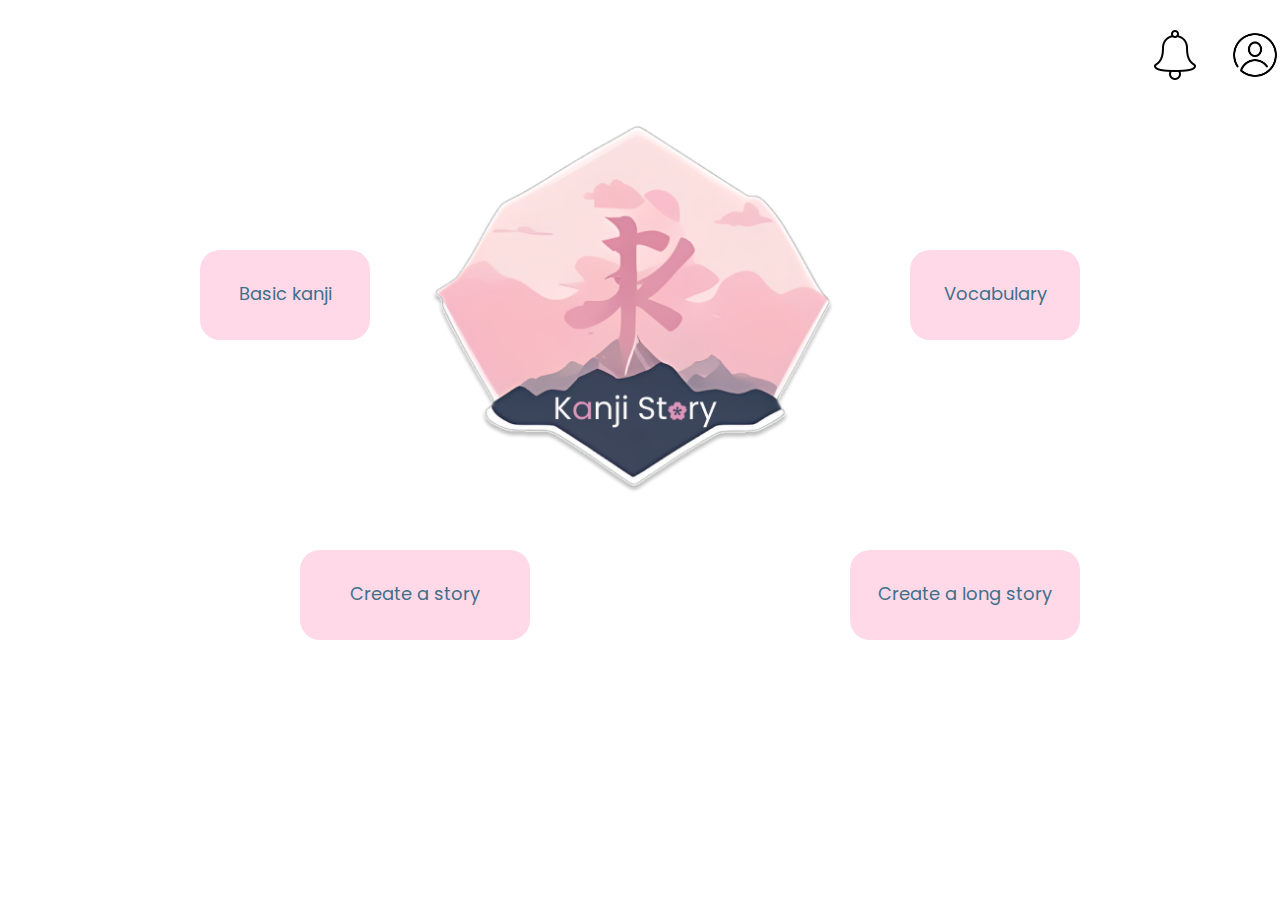
==== index.html @ 53741c3d "update front end" ====
﻿<!DOCTYPE html>
<html lang="en">
<head>
    <meta charset="UTF-8">
    <meta name="viewport" content="width=device-width, initial-scale=1.0">
    <title>Kanji Story</title>
    <link rel="icon" type="image/x-icon" href="./images/loho.png">
    <link rel="stylesheet" href="./css/index.css">
    <link href='https://fonts.googleapis.com/css?family=Poppins' rel='stylesheet'>
</head>
<body>
    <header>
        <div class="container">
            <div class="box-img-left">
                
            </div>
            <div class="box-img-center">
                
            </div>
            <div class="box-img-right">
                <img src="./images/bell.png" alt="">
                <img src="./images/account.png" alt="">
            </div>
        </div>
    </header>
    <main>
        <div class="content">
            <div class="up-content">
                <a href="basic.html">Basic kanji</a>
                <img src="./images/logo.png" alt="">
                <a href="vocab.html">Vocabulary</a>
            </div>
            <div class="down-content">
                <a href="story.html">Create a story</a>
                <a href="long_story.html">Create a long story</a>
            </div>
        </div>
    </main>
    <script src="./js/index.js"></script>
</body>
</html>
---- css/index.css ----
﻿*{
    margin: 0;
    padding: 0;
    box-sizing: border-box;
    font-family: 'poppins';
}

:root {
    --pink-bg: #FFD9E8;
    --pink-bg-light: #ffd9e87d;
    --pink-hvr: #DE95BA;
    --teal-btn: #407088;
    --teal-shadow: #40708872;
    --light-gray: #d9d9d9;
    --linear-gra: linear-gradient( to right,#FFD9E8, #DE95BA, #7F4A88, #4A266A);
}

.container {
    width: inherit;
    height: 100px;
    display: flex;
}

.box-img-left {
    width: 250px;
    text-align: center;
}

.box-img-left img {
    width: 100px;
}

.box-img-center {
    width: 1050px;
    text-align: center;
}

.box-img-center img {
    padding: 10px 0 0 0;
}

.box-img-right {
    width: 200px;
    justify-content: right;
    display: flex;
    gap: 30px;
}

.box-img-right img {
    width: 50px;
    height: 80px;
    padding: 30px 0 0 0px;
}

.menu {
    padding-top: 100px;
    width: inherit;
    height: calc(100vh - 100px);
    background-color: #FFD9E8;
    display: flex;
    flex-direction: column;
}

.menu a {
    text-decoration: none;
    color: #407088;
    text-align: center;
    padding: 30px 0 30px 0;
    font-size: large;
}

.menu a:hover {
    background-color: #DE95BA;
    color: #fafafa;
    font-weight: 600;
    box-shadow: rgba(0, 0, 0, 0.325) 3px 3px 3px;
}

.menu-sub.active {
    background-color: #DE95BA;
    color: #fafafa;
    font-weight: 600;
    box-shadow: rgba(0, 0, 0, 0.325) 3px 3px 3px;
}

.content {
    padding: 0 200px 0 200px;
    text-align: center;
    display: flex;
    flex-direction: column;
}

.up-content {
    margin-top: -50px;
    width: inherit;
    text-align: center;
    display: flex;
    gap: 20px;
}

.up-content img {
    width: 500px;
}

.up-content a {
    margin-top: 200px;
}

.down-content {
    padding: 0 0 0 100px;
    text-align: center;
    display: flex;
    gap: 320px;
}

.content a {
    width: 300px;
    height: 90px;
    text-decoration: none;
    background-color: var(--pink-bg);
    color: var(--teal-btn);
    text-align: center;
    padding: 30px 0 20px 0;
    font-size: large;
    border-radius: 20px;
}

.content a:hover {
    background-color: var(--pink-hvr);
    background: var(--linear-gra);
    -webkit-background-clip: text;
    -webkit-text-fill-color: transparent;
    font-weight: 600;
    box-shadow: rgba(0, 0, 0, 0.325) 3px 3px 3px;
}
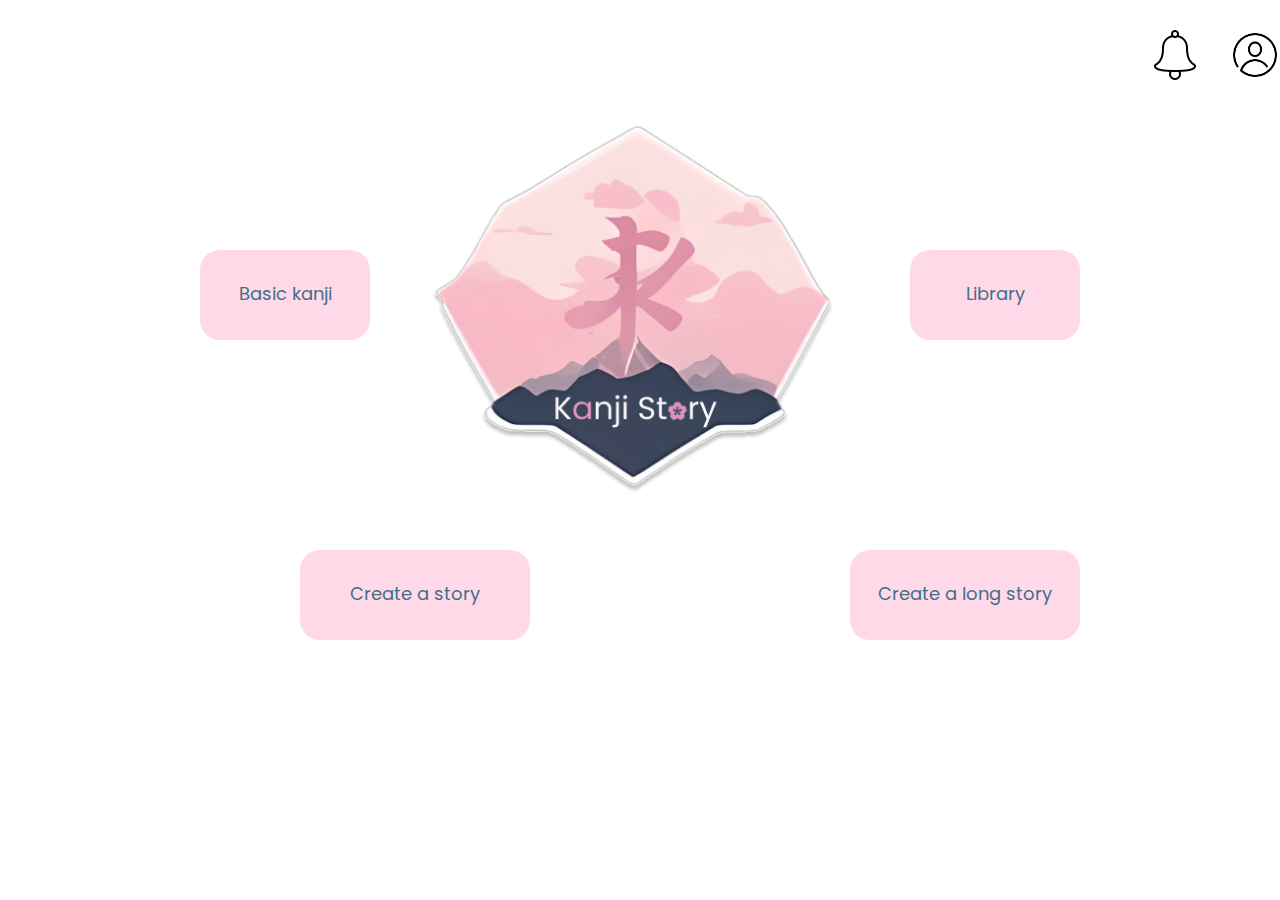
==== commit 288f9830: "Add Auth UI" ====
--- a/index.html
+++ b/index.html
@@ -1,41 +1,40 @@
 ﻿<!DOCTYPE html>
 <html lang="en">
-<head>
-    <meta charset="UTF-8">
-    <meta name="viewport" content="width=device-width, initial-scale=1.0">
+  <head>
+    <meta charset="UTF-8" />
+    <meta name="viewport" content="width=device-width, initial-scale=1.0" />
     <title>Kanji Story</title>
-    <link rel="icon" type="image/x-icon" href="./images/loho.png">
-    <link rel="stylesheet" href="./css/index.css">
-    <link href='https://fonts.googleapis.com/css?family=Poppins' rel='stylesheet'>
-</head>
-<body>
+    <link rel="icon" type="image/x-icon" href="./images/loho.png" />
+    <link rel="stylesheet" href="./css/index.css" />
+    <link
+      href="https://fonts.googleapis.com/css?family=Poppins"
+      rel="stylesheet"
+    />
+  </head>
+  <body>
     <header>
-        <div class="container">
-            <div class="box-img-left">
-                
-            </div>
-            <div class="box-img-center">
-                
-            </div>
-            <div class="box-img-right">
-                <img src="./images/bell.png" alt="">
-                <img src="./images/account.png" alt="">
-            </div>
+      <div class="container">
+        <div class="box-img-left"></div>
+        <div class="box-img-center"></div>
+        <div class="box-img-right">
+          <img src="./images/bell.png" alt="" />
+          <a href="./sign_in.html"><img src="./images/account.png" alt="" /></a>
         </div>
+      </div>
     </header>
     <main>
-        <div class="content">
-            <div class="up-content">
-                <a href="basic.html">Basic kanji</a>
-                <img src="./images/logo.png" alt="">
-                <a href="vocab.html">Vocabulary</a>
-            </div>
-            <div class="down-content">
-                <a href="story.html">Create a story</a>
-                <a href="long_story.html">Create a long story</a>
-            </div>
+      <div class="content">
+        <div class="up-content">
+          <a href="basic.html">Basic kanji</a>
+          <img src="./images/logo.png" alt="" />
+          <a href="vocab.html">Library</a>
         </div>
+        <div class="down-content">
+          <a href="story.html">Create a story</a>
+          <a href="long_story.html">Create a long story</a>
+        </div>
+      </div>
     </main>
     <script src="./js/index.js"></script>
-</body>
-</html>+  </body>
+</html>
--- a/css/index.css
+++ b/css/index.css
@@ -1,135 +1,135 @@
-﻿*{
-    margin: 0;
-    padding: 0;
-    box-sizing: border-box;
-    font-family: 'poppins';
+﻿* {
+  margin: 0;
+  padding: 0;
+  box-sizing: border-box;
+  font-family: "poppins";
 }
 
 :root {
-    --pink-bg: #FFD9E8;
-    --pink-bg-light: #ffd9e87d;
-    --pink-hvr: #DE95BA;
-    --teal-btn: #407088;
-    --teal-shadow: #40708872;
-    --light-gray: #d9d9d9;
-    --linear-gra: linear-gradient( to right,#FFD9E8, #DE95BA, #7F4A88, #4A266A);
+  --pink-bg: #ffd9e8;
+  --pink-bg-light: #ffd9e87d;
+  --pink-hvr: #de95ba;
+  --teal-btn: #407088;
+  --teal-shadow: #40708872;
+  --light-gray: #d9d9d9;
+  --linear-gra: linear-gradient(to right, #ffd9e8, #de95ba, #7f4a88, #4a266a);
 }
 
 .container {
-    width: inherit;
-    height: 100px;
-    display: flex;
+  width: inherit;
+  height: 100px;
+  display: flex;
 }
 
 .box-img-left {
-    width: 250px;
-    text-align: center;
+  width: 250px;
+  text-align: center;
 }
 
 .box-img-left img {
-    width: 100px;
+  width: 100px;
 }
 
 .box-img-center {
-    width: 1050px;
-    text-align: center;
+  width: 1050px;
+  text-align: center;
 }
 
 .box-img-center img {
-    padding: 10px 0 0 0;
+  padding: 10px 0 0 0;
 }
 
 .box-img-right {
-    width: 200px;
-    justify-content: right;
-    display: flex;
-    gap: 30px;
+  width: 200px;
+  justify-content: right;
+  display: flex;
+  gap: 30px;
 }
 
 .box-img-right img {
-    width: 50px;
-    height: 80px;
-    padding: 30px 0 0 0px;
+  width: 50px;
+  height: 80px;
+  padding: 30px 0 0 0px;
 }
 
 .menu {
-    padding-top: 100px;
-    width: inherit;
-    height: calc(100vh - 100px);
-    background-color: #FFD9E8;
-    display: flex;
-    flex-direction: column;
+  padding-top: 100px;
+  width: inherit;
+  height: calc(100vh - 100px);
+  background-color: #ffd9e8;
+  display: flex;
+  flex-direction: column;
 }
 
 .menu a {
-    text-decoration: none;
-    color: #407088;
-    text-align: center;
-    padding: 30px 0 30px 0;
-    font-size: large;
+  text-decoration: none;
+  color: #407088;
+  text-align: center;
+  padding: 30px 0 30px 0;
+  font-size: large;
 }
 
 .menu a:hover {
-    background-color: #DE95BA;
-    color: #fafafa;
-    font-weight: 600;
-    box-shadow: rgba(0, 0, 0, 0.325) 3px 3px 3px;
+  background-color: #de95ba;
+  color: #fafafa;
+  font-weight: 600;
+  box-shadow: rgba(0, 0, 0, 0.325) 3px 3px 3px;
 }
 
 .menu-sub.active {
-    background-color: #DE95BA;
-    color: #fafafa;
-    font-weight: 600;
-    box-shadow: rgba(0, 0, 0, 0.325) 3px 3px 3px;
+  background-color: #de95ba;
+  color: #fafafa;
+  font-weight: 600;
+  box-shadow: rgba(0, 0, 0, 0.325) 3px 3px 3px;
 }
 
 .content {
-    padding: 0 200px 0 200px;
-    text-align: center;
-    display: flex;
-    flex-direction: column;
+  padding: 0 200px 0 200px;
+  text-align: center;
+  display: flex;
+  flex-direction: column;
 }
 
 .up-content {
-    margin-top: -50px;
-    width: inherit;
-    text-align: center;
-    display: flex;
-    gap: 20px;
+  margin-top: -50px;
+  width: inherit;
+  text-align: center;
+  display: flex;
+  gap: 20px;
 }
 
 .up-content img {
-    width: 500px;
+  width: 500px;
 }
 
 .up-content a {
-    margin-top: 200px;
+  margin-top: 200px;
 }
 
 .down-content {
-    padding: 0 0 0 100px;
-    text-align: center;
-    display: flex;
-    gap: 320px;
+  padding: 0 0 0 100px;
+  text-align: center;
+  display: flex;
+  gap: 320px;
 }
 
 .content a {
-    width: 300px;
-    height: 90px;
-    text-decoration: none;
-    background-color: var(--pink-bg);
-    color: var(--teal-btn);
-    text-align: center;
-    padding: 30px 0 20px 0;
-    font-size: large;
-    border-radius: 20px;
+  width: 300px;
+  height: 90px;
+  text-decoration: none;
+  background-color: var(--pink-bg);
+  color: var(--teal-btn);
+  text-align: center;
+  padding: 30px 0 20px 0;
+  font-size: large;
+  border-radius: 20px;
 }
 
 .content a:hover {
-    background-color: var(--pink-hvr);
-    background: var(--linear-gra);
-    -webkit-background-clip: text;
-    -webkit-text-fill-color: transparent;
-    font-weight: 600;
-    box-shadow: rgba(0, 0, 0, 0.325) 3px 3px 3px;
-}+  background-color: var(--pink-hvr);
+  background: var(--linear-gra);
+  -webkit-background-clip: text;
+  -webkit-text-fill-color: transparent;
+  font-weight: 600;
+  box-shadow: rgba(0, 0, 0, 0.325) 3px 3px 3px;
+}
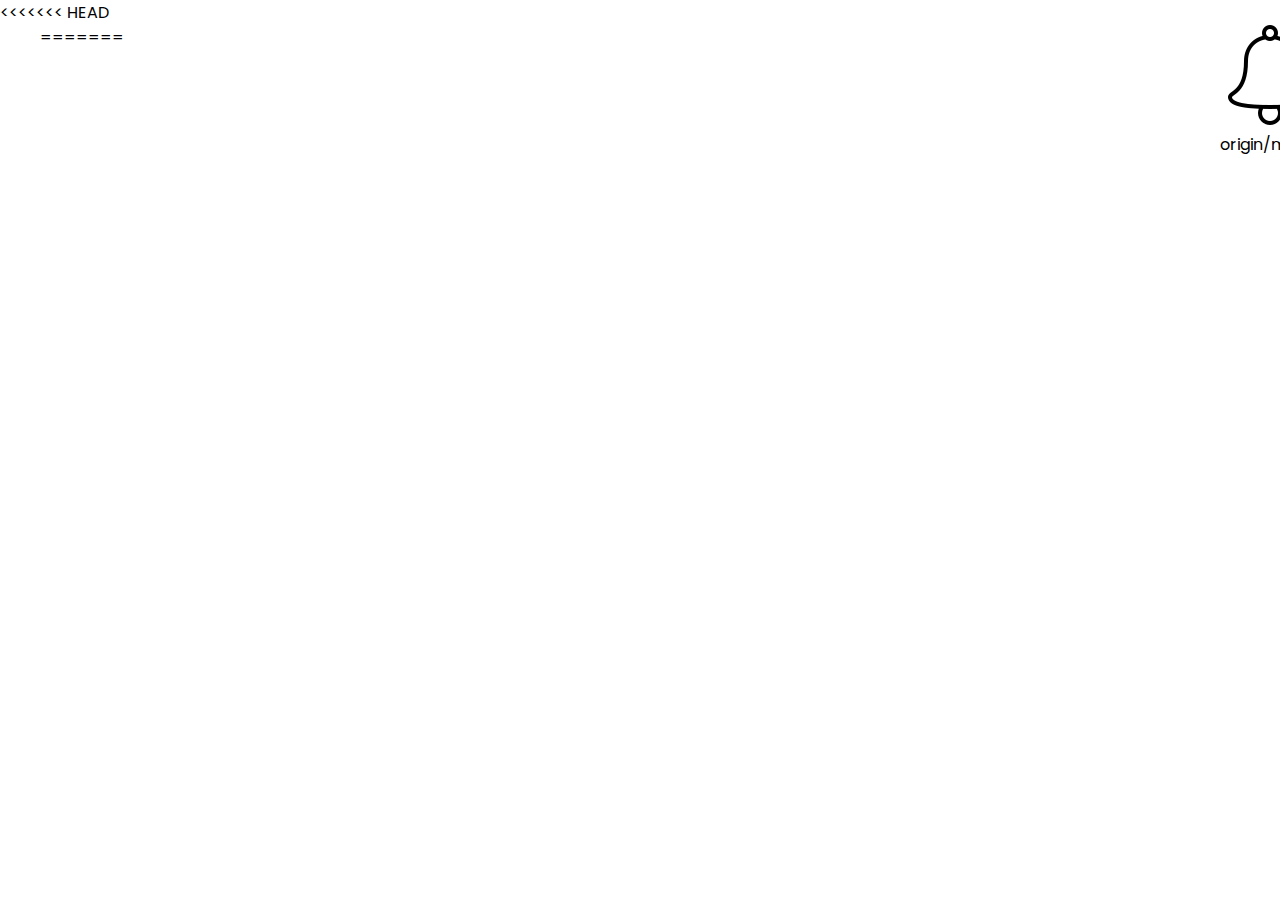
==== commit daaddcc9: "Merge remote changes" ====
--- a/index.html
+++ b/index.html
@@ -4,6 +4,32 @@
     <meta charset="UTF-8" />
     <meta name="viewport" content="width=device-width, initial-scale=1.0" />
     <title>Kanji Story</title>
+<<<<<<< HEAD
+    <link rel="icon" type="image/x-icon" href="./images/loho.png">
+    <link
+    rel="stylesheet"
+    href="https://cdnjs.cloudflare.com/ajax/libs/font-awesome/6.4.2/css/all.min.css"
+    integrity="sha512-z3gLpd7yknf1YoNbCzqRKc4qyor8gaKU1qmn+CShxbuBusANI9QpRohGBreCFkKxLhei6S9CQXFEbbKuqLg0DA=="
+    crossorigin="anonymous"
+    referrerpolicy="no-referrer"
+/>
+    <link rel="stylesheet" href="./css/index.css">
+    <link href='https://fonts.googleapis.com/css?family=Poppins' rel='stylesheet'>
+</head>
+<body>
+    <header>
+        <div class="container">
+            <div class="box-img-left">
+                
+            </div>
+            <div class="box-img-center">
+                
+            </div>
+            <div class="box-right">
+                <i class="fa-regular fa-bell"></i>
+                <i class="fa-regular fa-user"></i>
+            </div>
+=======
     <link rel="icon" type="image/x-icon" href="./images/loho.png" />
     <link rel="stylesheet" href="./css/index.css" />
     <link
@@ -19,6 +45,7 @@
         <div class="box-img-right">
           <img src="./images/bell.png" alt="" />
           <a href="./sign_in.html"><img src="./images/account.png" alt="" /></a>
+>>>>>>> origin/main
         </div>
       </div>
     </header>
--- a/css/index.css
+++ b/css/index.css
@@ -39,6 +39,21 @@
   padding: 10px 0 0 0;
 }
 
+<<<<<<< HEAD
+.box-right {
+    width: 200px;
+    justify-content: right;
+    display: flex;
+    gap: 20px;
+}
+
+.fa-bell, .fa-user {
+    padding: 30px 20px 0 0px;
+    font-size: 40px;
+    background-image: var(--linear-gra);
+    -webkit-background-clip: text;
+    -webkit-text-fill-color: transparent;
+=======
 .box-img-right {
   width: 200px;
   justify-content: right;
@@ -50,6 +65,7 @@
   width: 50px;
   height: 80px;
   padding: 30px 0 0 0px;
+>>>>>>> origin/main
 }
 
 .menu {
--- a/css/index.css
+++ b/css/index.css
@@ -39,6 +39,21 @@
   padding: 10px 0 0 0;
 }
 
+<<<<<<< HEAD
+.box-right {
+    width: 200px;
+    justify-content: right;
+    display: flex;
+    gap: 20px;
+}
+
+.fa-bell, .fa-user {
+    padding: 30px 20px 0 0px;
+    font-size: 40px;
+    background-image: var(--linear-gra);
+    -webkit-background-clip: text;
+    -webkit-text-fill-color: transparent;
+=======
 .box-img-right {
   width: 200px;
   justify-content: right;
@@ -50,6 +65,7 @@
   width: 50px;
   height: 80px;
   padding: 30px 0 0 0px;
+>>>>>>> origin/main
 }
 
 .menu {
